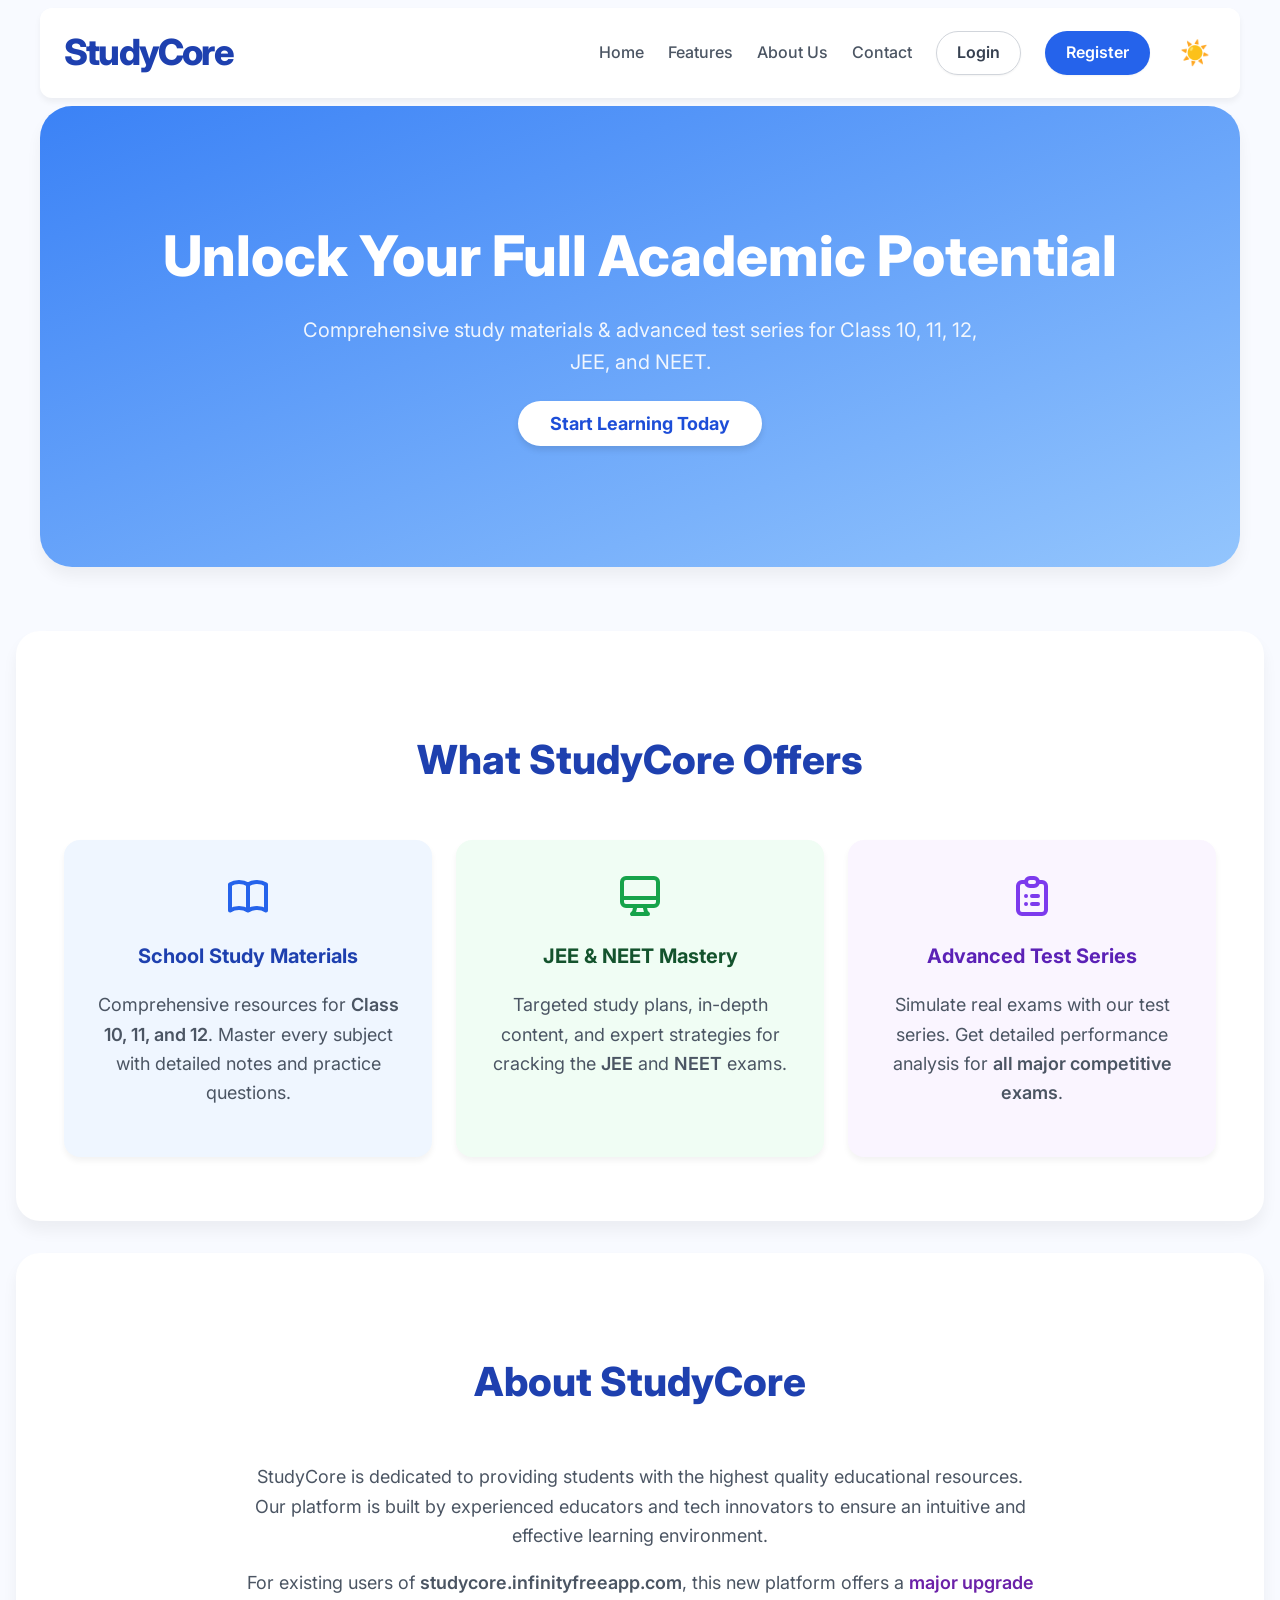
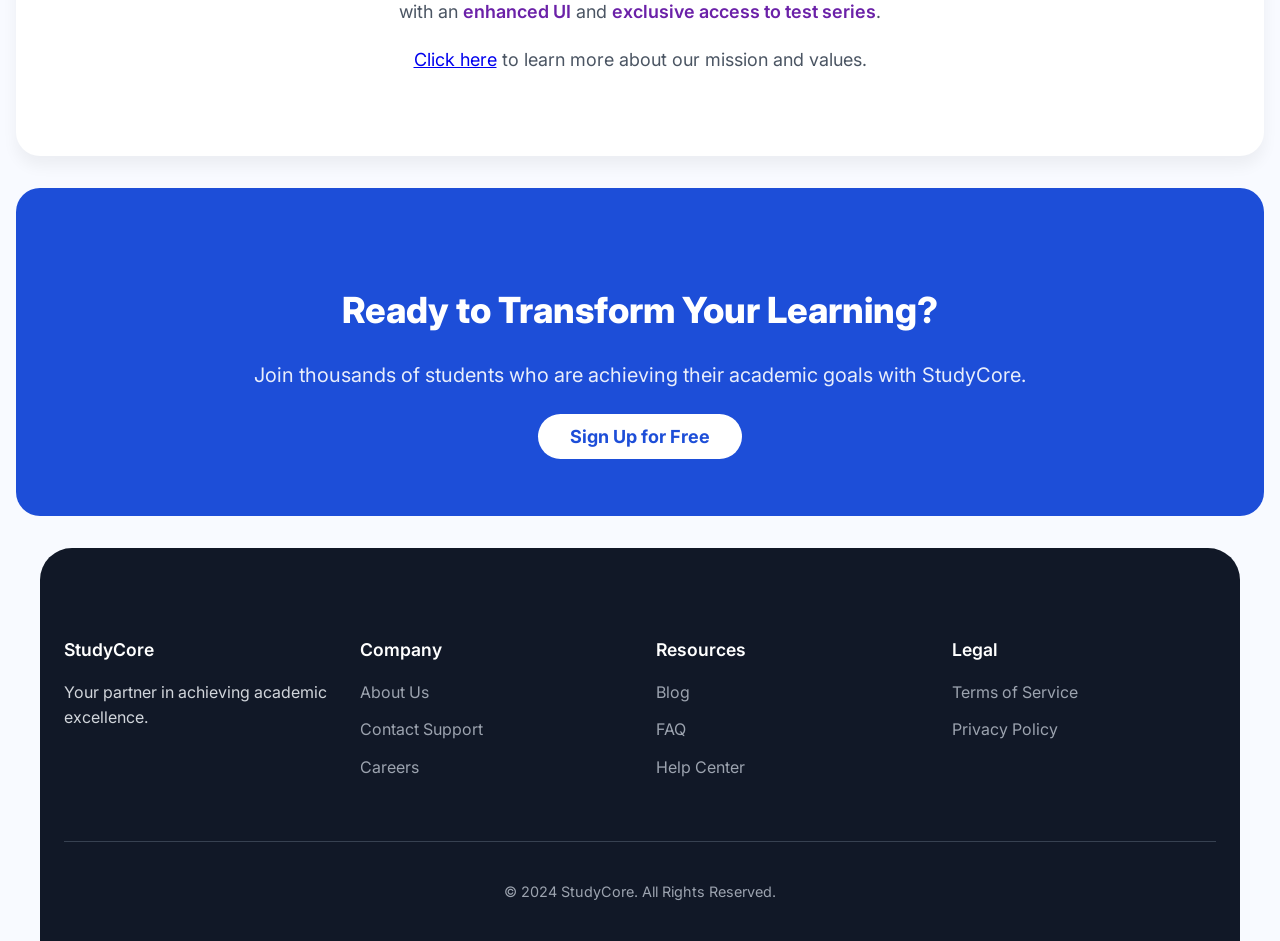
==== index.html @ 9811f07d "Studycore-home" ====
<!DOCTYPE html>
<html lang="en">
<head>
    <meta charset="UTF-8">
    <meta name="viewport" content="width=device-width, initial-scale=1.0">
    <title>StudyCore - Your Gateway to Academic Excellence</title>
    
    <!-- Google Fonts: Inter -->
    <link href="https://fonts.googleapis.com/css2?family=Inter:wght@400;500;600;700;800&display=swap" rel="stylesheet">

    <link rel="stylesheet" href="CSS/basicstyle.css">
</head>
<body>

    <!-- Navigation Bar -->
    <nav class="navbar">
        <div class="container navbar-content">
            <a href="#" class="navbar-brand">StudyCore</a>
            <div class="navbar-links">
                <a href="#">Home</a>
                <a href="#features">Features</a>
                <a href="#about">About Us</a>
                <a href="#footer">Contact</a> <!-- Changed to #footer -->
                <a href="Login/login.php" class="btn btn-secondary">Login</a>
                <a href="Login/register.php" class="btn btn-primary">Register</a>
                <button id="darkModeToggle" class="dark-mode-toggle" aria-label="Toggle dark mode">☀️</button>
            </div>
        </div>
    </nav>

    <!-- Hero Section -->
    <header class="hero-section">
        <div class="container">
            <h1>Unlock Your Full Academic Potential</h1>
            <p>Comprehensive study materials & advanced test series for Class 10, 11, 12, JEE, and NEET.</p>
            <a href="Login/login.php" class="hero-btn">Start Learning Today</a>
        </div>
    </header>

    <main class="main-content">
        <!-- Features Section -->
        <section id="features" class="page-section">
            <div class="container">
                <h2>What StudyCore Offers</h2>
                <div class="feature-cards">
                    <div class="feature-card blue-bg">
                        <div class="icon-container"><svg fill="none" stroke="currentColor" viewBox="0 0 24 24" xmlns="http://www.w3.org/2000/svg"><path stroke-linecap="round" stroke-linejoin="round" stroke-width="2" d="M12 6.253v13m0-13C10.832 5.477 9.246 5 7.5 5S4.168 5.477 3 6.253v13C4.168 18.477 5.754 18 7.5 18s3.332.477 4.5 1.253m0-13C13.168 5.477 14.754 5 16.5 5c1.747 0 3.332.477 4.5 1.253v13C19.832 18.477 18.247 18 16.5 18c-1.746 0-3.332.477-4.5 1.253"></path></svg></div>
                        <h3>School Study Materials</h3>
                        <p>Comprehensive resources for <span class="font-semibold">Class 10, 11, and 12</span>. Master every subject with detailed notes and practice questions.</p>
                    </div>
                    <div class="feature-card green-bg">
                        <div class="icon-container"><svg fill="none" stroke="currentColor" viewBox="0 0 24 24" xmlns="http://www.w3.org/2000/svg"><path stroke-linecap="round" stroke-linejoin="round" stroke-width="2" d="M9.75 17L9 20l-1 1h8l-1-1-.75-3M3 13h18M5 17h14a2 2 0 002-2V5a2 2 0 00-2-2H5a2 2 0 00-2 2v10a2 2 0 002 2z"></path></svg></div>
                        <h3>JEE & NEET Mastery</h3>
                        <p>Targeted study plans, in-depth content, and expert strategies for cracking the <span class="font-semibold">JEE</span> and <span class="font-semibold">NEET</span> exams.</p>
                    </div>
                    <div class="feature-card purple-bg">
                        <div class="icon-container"><svg fill="none" stroke="currentColor" viewBox="0 0 24 24" xmlns="http://www.w3.org/2000/svg"><path stroke-linecap="round" stroke-linejoin="round" stroke-width="2" d="M9 5H7a2 2 0 00-2 2v12a2 2 0 002 2h10a2 2 0 002-2V7a2 2 0 00-2-2h-2M9 5a2 2 0 002 2h2a2 2 0 002-2M9 5a2 2 0 012-2h2a2 2 0 012 2m-3 7h3m-3 4h3m-6-4h.01M9 16h.01"></path></svg></div>
                        <h3>Advanced Test Series</h3>
                        <p>Simulate real exams with our test series. Get detailed performance analysis for <span class="font-semibold">all major competitive exams</span>.</p>
                    </div>
                </div>
            </div>
        </section>

        <!-- About Us Section -->
        <section id="about" class="page-section">
            <div class="container">
                <h2>About StudyCore</h2>
                <p>StudyCore is dedicated to providing students with the highest quality educational resources. Our platform is built by experienced educators and tech innovators to ensure an intuitive and effective learning environment.</p>
                <p>For existing users of <span class="font-semibold">studycore.infinityfreeapp.com</span>, this new platform offers a <span class="font-semibold text-purple-700">major upgrade</span> with an <span class="font-semibold text-purple-700">enhanced UI</span> and <span class="font-semibold text-purple-700">exclusive access to test series</span>.</p>
                <p><a href ="help/about.html">Click here</a> to learn more about our mission and values.</p>
            </div>
        </section>

        <!-- Call to Action Section -->
        <section class="cta-section">
            <div class="container">
                <h2>Ready to Transform Your Learning?</h2>
                <p>Join thousands of students who are achieving their academic goals with StudyCore.</p>
                <a href="Login/register.php" class="cta-btn">Sign Up for Free</a>
            </div>
        </section>
    </main>

    <!-- New Multi-Column Footer -->
    <footer class="main-footer" id="footer">
        <div class="container">
            <div class="footer-grid">
                <div>
                    <h4>StudyCore</h4>
                    <p>Your partner in achieving academic excellence.</p>
                </div>
                <div>
                    <h4>Company</h4>
                    <ul>
                        <li><a href="help/about.html">About Us</a></li>
                        <li><a href="help/contact.html">Contact Support</a></li>
                        <li><a href="help/careers.html">Careers</a></li>
                    </ul>
                </div>
                <div>
                    <h4>Resources</h4>
                    <ul>
                        <li><a href="help/blog.html">Blog</a></li>
                        <li><a href="help/faq.html">FAQ</a></li>
                        <li><a href="help/help.html">Help Center</a></li>
                    </ul>
                </div>
                <div>
                    <h4>Legal</h4>
                    <ul>
                        <li><a href="help/termsofservice.html">Terms of Service</a></li>
                        <li><a href="help/privacypolicy.html">Privacy Policy</a></li>
                    </ul>
                </div>
            </div>
            <div class="footer-bottom">
                <p>© 2024 StudyCore. All Rights Reserved.</p>
            </div>
        </div>
    </footer>
<script src ="JS/darkmode.js"></script>
</body>
</html>
---- CSS/basicstyle.css ----
/* =======================
   1. CSS Variables (Light & Dark)
   ======================= */
:root {
    --bg-color: #f8faff;
    --text-color: #333;
    --header-bg-start: #3b82f6;
    --header-bg-end: #93c5fd;
    --nav-bg: #fff;
    --nav-shadow: 0 4px 6px rgba(0, 0, 0, 0.05);
    --nav-text: #4b5563;
    --nav-hover-text: #2563eb;
    --primary-button-bg: #2563eb;
    --primary-button-hover-bg: #1d4ed8;
    --secondary-button-border: #d1d5db;
    --secondary-button-text: #374151;
    --secondary-button-hover-bg: #f9fafb;
    --hero-text: #fff;
    --hero-button-bg: #fff;
    --hero-button-text: #1d4ed8;
    --hero-button-hover-bg: #eff6ff;
    --section-bg: #fff;
    --section-shadow: 0 10px 15px rgba(0, 0, 0, 0.05);
    --section-heading: #1e40af;
    --card-shadow: 0 4px 6px rgba(0, 0, 0, 0.05);
    --card-hover-shadow: 0 10px 15px rgba(0, 0, 0, 0.1);
    --card-bg-blue: #eff6ff;
    --card-bg-green: #f0fdf4;
    --card-bg-purple: #faf5ff;
    --card-heading-blue: #1e40af;
    --card-heading-green: #14532d;
    --card-heading-purple: #5b21b6;
    --card-icon-blue: #2563eb;
    --card-icon-green: #16a34a;
    --card-icon-purple: #7c3aed;
    --card-text: #4b5563;
    --cta-bg: #1d4ed8;
    --cta-text: #fff;
    --footer-bg: #111827;
    --footer-heading: #fff;
    --footer-text: #d1d5db;
    --footer-link: #9ca3af;
    --footer-link-hover: #fff;
    --footer-border-color: #374151;

    /* Content/Policy/Help/FAQ/About/Careers/Blog Variables */
    --content-heading-color: #1e40af;
    --content-subheading-color: #2563eb;
    --content-link-color: #2563eb;
    --content-link-hover-color: #1d4ed8;
    --content-border-color: #e5e7eb;

    /* Specific overrides for pages like Privacy Policy etc. for unique elements */
    --policy-heading-color: #60a5fa; /* Example for a specific page header, though content-heading-color is often sufficient */
    --policy-subheading-color: #93c5fd;
    --policy-link-color: #60a5fa;
    --policy-link-hover-color: #93c5fd;
    --policy-border-color: #374151;

    /* Contact specific colors */
    --contact-card-bg: #f3f4f6;
    --contact-card-shadow: 0 2px 4px rgba(0, 0, 0, 0.05);
    --contact-card-hover-shadow: 0 5px 10px rgba(0, 0, 0, 0.1);
    --contact-icon-color: #4f46e5;

    /* Blog post card colors */
    --blog-card-bg: #f9fafb;
    --blog-card-shadow: 0 2px 4px rgba(0, 0, 0, 0.04);
    --blog-card-hover-shadow: 0 5px 10px rgba(0, 0, 0, 0.08);
    --blog-meta-color: #6b7280;

    /* Careers specific colors */
    --career-card-bg: #f9fafb;
    --career-card-shadow: 0 2px 4px rgba(0, 0, 0, 0.04);
    --career-card-hover-shadow: 0 5px 10px rgba(0, 0, 0, 0.08);
    --career-category-color: #4b5563;
    --notice-bg-light: #fff3cd; /* Light yellow for notice */
    --notice-text-light: #664d03; /* Dark yellow text */
}

/* Dark Mode Variables */
body.dark-mode {
    --bg-color: #111827;
    --text-color: #d1d5db;
    --header-bg-start: #1f2937;
    --header-bg-end: #374151;
    --nav-bg: #1f2937;
    --nav-shadow: 0 4px 6px rgba(0, 0, 0, 0.2);
    --nav-text: #d1d5db;
    --nav-hover-text: #60a5fa;
    --primary-button-bg: #3b82f6;
    --primary-button-hover-bg: #2563eb;
    --secondary-button-border: #4b5563;
    --secondary-button-text: #d1d5db;
    --secondary-button-hover-bg: #374151;
    --section-bg: #1f2937;
    --section-shadow: 0 10px 15px rgba(0, 0, 0, 0.2);
    --section-heading: #60a5fa;
    --card-bg-blue: #374151;
    --card-bg-green: #16221c;
    --card-bg-purple: #2c213d;
    --card-heading-blue: #93c5fd;
    --card-heading-green: #86efac;
    --card-heading-purple: #c4b5fd;
    --card-icon-blue: #60a5fa;
    --card-icon-green: #4ade80;
    --card-icon-purple: #a78bfa;
    --card-text: #9ca3af;
    --cta-bg: #3b82f6;
    --cta-text: #fff;
    --footer-bg: #000;
    --footer-heading: #e5e7eb;
    --footer-text: #9ca3af;
    --footer-link: #6b7280;
    --footer-link-hover: #e5e7eb;
    --footer-border-color: #4b5563;

    /* Content/Policy/Help/FAQ/About/Careers/Blog Variables (Dark) */
    --content-heading-color: #60a5fa;
    --content-subheading-color: #93c5fd;
    --content-link-color: #60a5fa;
    --content-link-hover-color: #93c5fd;
    --content-border-color: #374151;

    /* Specific overrides for pages like Privacy Policy etc. for unique elements (Dark Mode) */
    --policy-heading-color: #60a5fa;
    --policy-subheading-color: #93c5fd;
    --policy-link-color: #60a5fa;
    --policy-link-hover-color: #93c5fd;
    --policy-border-color: #374151;

    /* Contact specific colors (Dark Mode) */
    --contact-card-bg: #2d3748;
    --contact-card-shadow: 0 2px 4px rgba(0, 0, 0, 0.3);
    --contact-card-hover-shadow: 0 5px 10px rgba(0, 0, 0, 0.4);
    --contact-icon-color: #818cf8;

    /* Blog post card colors (Dark Mode) */
    --blog-card-bg: #2d3748;
    --blog-card-shadow: 0 2px 4px rgba(0, 0, 0, 0.3);
    --blog-card-hover-shadow: 0 5px 10px rgba(0, 0, 0, 0.4);
    --blog-meta-color: #a0aec0;

    /* Careers specific colors (Dark Mode) */
    --career-card-bg: #2d3748;
    --career-card-shadow: 0 2px 4px rgba(0, 0, 0, 0.3);
    --career-card-hover-shadow: 0 5px 10px rgba(0, 0, 0, 0.4);
    --career-category-color: #a0aec0;
    --notice-bg-dark: #3e3300;
    --notice-text-dark: #ffe066;
}

/* =======================
   2. Global Styles
   ======================= */
html { scroll-behavior: smooth; }
body {
    font-family: 'Inter', sans-serif;
    background-color: var(--bg-color);
    color: var(--text-color);
    margin: 0;
    padding: 0;
    line-height: 1.6;
    transition: background-color 0.3s ease, color 0.3s ease;
}
.container {
    max-width: 1200px;
    margin-left: auto;
    margin-right: auto;
    padding-left: 1.5rem;
    padding-right: 1.5rem;
}
@media (max-width: 1000px) {
    .container { max-width: 900px; }
}

/* =======================
   3. Navigation Bar
   ======================= */
.navbar {
    background-color: var(--nav-bg);
    box-shadow: var(--nav-shadow);
    padding: 1rem 0;
    position: sticky;
    top: 0.5rem;
    z-index: 50;
    border-radius: 0.75rem;
    max-width: 1200px;
    margin-left: auto;
    margin-right: auto;
    margin-bottom: 0.5rem;
    transition: background-color 0.3s ease;
}
.navbar-content { display: flex; justify-content: space-between; align-items: center; }
.navbar-brand { font-size: 2.25rem; font-weight: 800; color: var(--section-heading); letter-spacing: -0.05em; text-decoration: none; }
.navbar-links { display: flex; align-items: center; gap: 0.5rem; }
.navbar-links a { color: var(--nav-text); text-decoration: none; font-weight: 500; transition: color 0.3s ease; margin-left: 1rem; }
.navbar-links a:hover { color: var(--nav-hover-text); }
.navbar-links .btn { font-weight: 600; padding: 0.5rem 1.25rem; border-radius: 9999px; box-shadow: 0 1px 2px rgba(0, 0, 0, 0.05); transform: scale(1); transition: all 0.3s ease; text-decoration: none; display: inline-block; }
.navbar-links .btn-primary { background-color: var(--primary-button-bg); color: #fff; border: 1px solid transparent; }
.navbar-links .btn-primary:hover { background-color: var(--primary-button-hover-bg); transform: scale(1.05); }
.navbar-links .btn-secondary { border: 1px solid var(--secondary-button-border); color: var(--secondary-button-text); background-color: transparent; }
.navbar-links .btn-secondary:hover { background-color: var(--secondary-button-hover-bg); }
.dark-mode-toggle { background: none; border: none; font-size: 1.5rem; cursor: pointer; color: var(--nav-text); margin-left: 1rem; transition: color 0.3s ease; line-height: 1; }
.dark-mode-toggle:hover { color: var(--nav-hover-text); }

/* =======================
   4. Hero Section (Home)
   ======================= */
.hero-section {
    background-image: linear-gradient(to right bottom, var(--header-bg-start), var(--header-bg-end));
    color: var(--hero-text);
    padding: 5rem 0 8rem 0;
    border-radius: 2rem;
    box-shadow: var(--section-shadow);
    max-width: 1200px;
    margin: 1rem auto 0 auto;
    text-align: center;
}
.hero-section h1 { font-size: 3.5rem; font-weight: 800; line-height: 1.2; margin-bottom: 1.5rem; }
.hero-section p { font-size: 1.25rem; margin-bottom: 2rem; opacity: 0.9; max-width: 700px; margin-left: auto; margin-right: auto; }
.hero-section .hero-btn { background-color: var(--hero-button-bg); color: var(--hero-button-text); font-weight: 700; padding: 0.75rem 2rem; border-radius: 9999px; box-shadow: 0 4px 6px rgba(0, 0, 0, 0.1); font-size: 1.125rem; transform: scale(1); transition: all 0.3s ease; text-decoration: none; }
.hero-section .hero-btn:hover { transform: scale(1.05); background-color: var(--hero-button-hover-bg); }

/* =======================
   5. Main Content & Sections (for index.html)
   ======================= */
.main-content { padding-top: 2rem; }
.page-section { background-color: var(--section-bg); padding: 4rem 1.5rem; border-radius: 1.5rem; box-shadow: var(--section-shadow); max-width: 1200px; margin: 2rem auto; text-align: center; }
.page-section h2 { font-size: 2.5rem; font-weight: 800; color: var(--section-heading); margin-bottom: 3rem; }
.page-section p { color: var(--card-text); line-height: 1.625; font-size: 1.125rem; max-width: 800px; margin-left: auto; margin-right: auto; }
.page-section p + p { margin-top: 1rem; }

/* =======================
   6. Feature Cards (Home)
   ======================= */
.feature-cards { display: grid; grid-template-columns: 1fr; gap: 1.5rem; }
@media (min-width: 768px) { .feature-cards { grid-template-columns: repeat(3, 1fr); } }
.feature-card { padding: 2rem; border-radius: 1rem; box-shadow: var(--card-shadow); transition: all 0.3s ease; transform: translateY(0); }
.feature-card:hover { box-shadow: var(--card-hover-shadow); transform: translateY(-0.5rem); }
.feature-card .icon-container { margin-bottom: 1.25rem; display: flex; justify-content: center; }
.feature-card svg { width: 3rem; height: 3rem; }
.feature-card h3 { font-size: 1.25rem; font-weight: 700; margin-bottom: 0.75rem; }
.feature-card p { color: var(--card-text); line-height: 1.625; }
.feature-card.blue-bg { background-color: var(--card-bg-blue); }
.feature-card.blue-bg h3 { color: var(--card-heading-blue); }
.feature-card.blue-bg svg { color: var(--card-icon-blue); }
.feature-card.green-bg { background-color: var(--card-bg-green); }
.feature-card.green-bg h3 { color: var(--card-heading-green); }
.feature-card.green-bg svg { color: var(--card-icon-green); }
.feature-card.purple-bg { background-color: var(--card-bg-purple); }
.feature-card.purple-bg h3 { color: var(--card-heading-purple); }
.feature-card.purple-bg svg { color: var(--card-icon-purple); }
.font-semibold { font-weight: 600; }
/* This specific color was for about.html in the original context, using direct hex for stability */
.font-semibold.text-purple-700 { color: #6b21a8; }
body.dark-mode .font-semibold.text-purple-700 { color: #a78bfa; }


/* =======================
   7. CTA Section (Home)
   ======================= */
.cta-section { background-color: var(--cta-bg); color: var(--cta-text); padding: 4rem 1.5rem; max-width: 1200px; margin: 2rem auto; border-radius: 1.5rem; text-align: center; }
.cta-section h2 { font-size: 2.25rem; font-weight: 800; margin-bottom: 1rem; }
.cta-section p { font-size: 1.25rem; margin-bottom: 2rem; opacity: 0.9; }
.cta-section .cta-btn { background-color: var(--hero-button-bg); color: var(--hero-button-text); font-weight: 700; padding: 0.75rem 2rem; border-radius: 9999px; font-size: 1.125rem; text-decoration: none; transition: all 0.3s ease; }
.cta-section .cta-btn:hover { transform: scale(1.05); background-color: var(--hero-button-hover-bg); }

/* =======================
   8. Shared Content Styles (for all inner pages: Help, FAQ, About, Policy, Terms, Contact, Blog, Careers)
   ======================= */
.help-center-content,
.faq-content,
.about-content,
.policy-content,
.contact-content,
.blog-content,
.careers-content {
    background-color: var(--section-bg);
    padding: 3rem 2rem;
    border-radius: 1.5rem;
    box-shadow: var(--section-shadow);
    max-width: 900px; /* Specific width for inner content pages */
    margin: 2rem auto;
    line-height: 1.8;
    text-align: left;
}
.help-center-content h1,
.faq-content h1,
.about-content h1,
.policy-content h1,
.contact-content h1,
.blog-content h1,
.careers-content h1 {
    font-size: 2.5rem;
    font-weight: 800;
    color: var(--content-heading-color);
    margin-bottom: 1.5rem;
    text-align: center;
}
.help-center-content h2,
.faq-content h2,
.about-content h2,
.policy-content h2,
.contact-content h2,
.blog-content h2,
.careers-content h2 {
    font-size: 1.75rem;
    font-weight: 700;
    color: var(--content-subheading-color);
    margin-top: 2.5rem;
    margin-bottom: 1rem;
    border-bottom: 1px solid var(--content-border-color);
    padding-bottom: 0.5rem;
}
.help-center-content h3,
.faq-content h3,
.about-content h3,
.policy-content h3,
.contact-content h3,
.blog-content h3,
.careers-content h3 {
    font-size: 1.25rem;
    font-weight: 600;
    color: var(--content-subheading-color);
    margin-top: 1.5rem;
    margin-bottom: 0.75rem;
}
.help-center-content p,
.faq-content p,
.about-content p,
.policy-content p,
.contact-content p,
.blog-content p,
.careers-content p {
    margin-bottom: 1rem;
}
.help-center-content ul,
.faq-content ul,
.about-content ul,
.policy-content ul,
.contact-content ul,
.blog-content ul,
.careers-content ul {
    list-style-type: disc;
    margin-left: 1.5rem;
    margin-bottom: 1rem;
}
.help-center-content ol,
.faq-content ol,
.about-content ol,
.policy-content ol,
.contact-content ol,
.blog-content ol,
.careers-content ol {
    list-style-type: decimal;
    margin-left: 1.5rem;
    margin-bottom: 1rem;
}
.help-center-content li,
.faq-content li,
.about-content li,
.policy-content li,
.contact-content li,
.blog-content li,
.careers-content li {
    margin-bottom: 0.5rem;
}
.help-center-content a,
.faq-content a,
.about-content a,
.policy-content a,
.contact-content a,
.blog-content a,
.careers-content a {
    color: var(--content-link-color);
    text-decoration: underline;
    transition: color 0.3s ease;
}
.help-center-content a:hover,
.faq-content a:hover,
.about-content a:hover,
.policy-content a:hover,
.contact-content a:hover,
.blog-content a:hover,
.careers-content a:hover {
    color: var(--content-link-hover-color);
}
.help-center-content strong,
.faq-content strong,
.about-content strong,
.policy-content strong,
.contact-content strong,
.blog-content strong,
.careers-content strong {
    font-weight: 700;
}
.help-center-content em,
.faq-content em,
.about-content em,
.policy-content em,
.contact-content em,
.blog-content em,
.careers-content em {
    font-style: italic;
}


/* =======================
   9. Help Center Specific
   ======================= */
.help-center-content .contact-section-help {
    text-align: center;
    margin-top: 3rem;
    padding-top: 2rem;
    border-top: 1px solid var(--content-border-color);
}
.help-center-content .contact-section-help .contact-btn {
    background-color: var(--primary-button-bg);
    color: #fff;
    font-weight: 700;
    padding: 0.75rem 2rem;
    border-radius: 9999px;
    box-shadow: 0 4px 6px rgba(0, 0, 0, 0.1);
    font-size: 1.125rem;
    transform: scale(1);
    transition: all 0.3s ease;
    text-decoration: none;
    display: inline-block;
}
.help-center-content .contact-section-help .contact-btn:hover {
    transform: scale(1.05);
    background-color: var(--primary-button-hover-bg);
}

/* =======================
   10. Contact Page Specific
   ======================= */
.contact-methods {
    display: grid;
    grid-template-columns: 1fr;
    gap: 2rem;
    margin-top: 2rem;
}
@media (min-width: 768px) {
    .contact-methods {
        grid-template-columns: repeat(2, 1fr);
    }
}
.contact-card {
    background-color: var(--contact-card-bg);
    padding: 2rem;
    border-radius: 1rem;
    box-shadow: var(--contact-card-shadow);
    transition: all 0.3s ease;
    display: flex;
    flex-direction: column;
    align-items: center;
    text-align: center;
}
.contact-card:hover {
    box-shadow: var(--contact-card-hover-shadow);
    transform: translateY(-0.25rem);
}
.contact-card .icon-circle {
    background-color: var(--primary-button-bg);
    width: 60px;
    height: 60px;
    border-radius: 50%;
    display: flex;
    justify-content: center;
    align-items: center;
    margin-bottom: 1.5rem;
    box-shadow: 0 4px 6px rgba(0, 0, 0, 0.1);
}
.contact-card .icon-circle svg {
    width: 32px;
    height: 32px;
    color: #fff;
}
.contact-card h3 {
    font-size: 1.5rem;
    font-weight: 700;
    color: var(--content-subheading-color);
    margin-bottom: 0.75rem;
}
.contact-card p {
    margin-bottom: 1rem;
    color: var(--text-color);
}
.contact-card .btn {
    background-color: var(--primary-button-bg);
    color: #fff;
    font-weight: 600;
    padding: 0.75rem 1.5rem;
    border-radius: 9999px;
    text-decoration: none;
    transition: background-color 0.3s ease, transform 0.3s ease;
    box-shadow: 0 2px 4px rgba(0, 0, 0, 0.1);
    display: inline-block;
}
.contact-card .btn:hover {
    background-color: var(--primary-button-hover-bg);
    transform: scale(1.05);
}
.contact-card .btn.disabled {
    background-color: #cccccc;
    cursor: not-allowed;
}
body.dark-mode .contact-card .btn.disabled {
    background-color: #4b5563;
}

/* =======================
   11. Blog Specific
   ======================= */
.blog-posts-grid {
    display: grid;
    grid-template-columns: 1fr;
    gap: 2rem;
    margin-top: 2.5rem;
}
@media (min-width: 768px) {
    .blog-posts-grid {
        grid-template-columns: repeat(auto-fit, minmax(300px, 1fr));
    }
}
.blog-post-card {
    background-color: var(--blog-card-bg);
    padding: 1.5rem;
    border-radius: 1rem;
    box-shadow: var(--blog-card-shadow);
    transition: all 0.3s ease;
    display: flex;
    flex-direction: column;
    justify-content: space-between;
}
.blog-post-card:hover {
    box-shadow: var(--blog-card-hover-shadow);
    transform: translateY(-0.25rem);
}
.blog-post-card h3 {
    font-size: 1.5rem;
    font-weight: 700;
    color: var(--content-subheading-color);
    margin-bottom: 0.5rem;
}
.blog-post-card .blog-meta {
    font-size: 0.9rem;
    color: var(--blog-meta-color);
    margin-bottom: 1rem;
}
.blog-post-card p {
    font-size: 1rem;
    margin-bottom: 1.5rem;
    flex-grow: 1;
}
.blog-post-card .read-more-btn {
    background-color: var(--primary-button-bg);
    color: #fff;
    font-weight: 600;
    padding: 0.6rem 1.2rem;
    border-radius: 9999px;
    text-decoration: none;
    transition: background-color 0.3s ease, transform 0.3s ease;
    box-shadow: 0 2px 4px rgba(0, 0, 0, 0.1);
    display: inline-block;
    align-self: flex-start;
}
.blog-post-card .read-more-btn:hover {
    background-color: var(--primary-button-hover-bg);
    transform: scale(1.05);
}

/* =======================
   12. Careers Page Specific
   ======================= */
.job-openings-grid {
    display: grid;
    grid-template-columns: 1fr;
    gap: 1.5rem;
    margin-top: 2rem;
}
@media (min-width: 600px) {
    .job-openings-grid {
        grid-template-columns: repeat(auto-fit, minmax(300px, 1fr));
    }
}
.job-card {
    background-color: var(--career-card-bg);
    padding: 1.5rem;
    border-radius: 1rem;
    box-shadow: var(--career-card-shadow);
    transition: all 0.3s ease;
    display: flex;
    flex-direction: column;
    justify-content: space-between;
}
.job-card:hover {
    box-shadow: var(--career-card-hover-shadow);
    transform: translateY(-0.25rem);
}
.job-card h4 {
    font-size: 1.25rem;
    font-weight: 700;
    color: var(--content-subheading-color);
    margin-bottom: 0.5rem;
}
.job-card .job-meta {
    font-size: 0.9rem;
    color: var(--career-category-color);
    margin-bottom: 1rem;
}
.job-card p {
    font-size: 1rem;
    margin-bottom: 1.5rem;
    flex-grow: 1;
}
.job-card .apply-btn {
    background-color: var(--primary-button-bg);
    color: #fff;
    font-weight: 600;
    padding: 0.6rem 1.2rem;
    border-radius: 9999px;
    text-decoration: none;
    transition: background-color 0.3s ease, transform 0.3s ease;
    box-shadow: 0 2px 4px rgba(0, 0, 0, 0.1);
    display: inline-block;
    align-self: flex-start;
}
.job-card .apply-btn:hover {
    background-color: var(--primary-button-hover-bg);
    transform: scale(1.05);
}
.careers-content .cta-apply {
    text-align: center;
    margin-top: 3rem;
    padding-top: 2rem;
    border-top: 1px solid var(--content-border-color);
}
.careers-content .cta-apply .apply-now-btn {
    background-color: var(--primary-button-bg);
    color: #fff;
    font-weight: 700;
    padding: 0.75rem 2rem;
    border-radius: 9999px;
    box-shadow: 0 4px 6px rgba(0, 0, 0, 0.1);
    font-size: 1.125rem;
    transform: scale(1);
    transition: all 0.3s ease;
    text-decoration: none;
    display: inline-block;
}
.careers-content .cta-apply .apply-now-btn:hover {
    transform: scale(1.05);
    background-color: var(--primary-button-hover-bg);
}
.no-openings-notice {
    background-color: var(--notice-bg-light);
    color: var(--notice-text-light);
    border-left: 5px solid #ffc107; /* Orange */
    padding: 1.5rem;
    margin-bottom: 2rem;
    border-radius: 0.75rem;
    font-size: 1.1rem;
    text-align: center;
}
body.dark-mode .no-openings-notice {
    background-color: var(--notice-bg-dark);
    color: var(--notice-text-dark);
    border-left-color: #e6b300;
}


/* =======================
   13. Footer (All Pages)
   ======================= */
.main-footer {
    background-color: var(--footer-bg);
    color: var(--footer-text);
    padding-top: 4rem;
    margin-top: 2rem;
    border-top-left-radius: 2rem;
    border-top-right-radius: 2rem;
    max-width: 1200px;
    margin-left: auto;
    margin-right: auto;
}
.footer-grid {
    display: grid;
    grid-template-columns: repeat(auto-fit, minmax(200px, 1fr));
    gap: 2rem;
    margin-bottom: 3rem;
    text-align: left;
}
.footer-grid h4 {
    color: var(--footer-heading);
    font-size: 1.1rem;
    font-weight: 600;
    margin-bottom: 1rem;
}
.footer-grid ul {
    list-style: none;
    padding: 0;
    margin: 0;
}
.footer-grid ul li {
    margin-bottom: 0.75rem;
}
.footer-grid ul a {
    color: var(--footer-link);
    text-decoration: none;
    transition: color 0.3s ease;
}
.footer-grid ul a:hover {
    color: var(--footer-link-hover);
}
.footer-bottom {
    text-align: center;
    padding: 1.5rem 0;
    border-top: 1px solid var(--footer-border-color);
    font-size: 0.9rem;
    color: var(--footer-link);
}

/* =======================
   14. Responsive Styles (General)
   ======================= */
@media (max-width: 767px) {
    .navbar-content {
        flex-direction: column;
        align-items: center;
        gap: 1rem;
    }
    .navbar-links {
        display: none; /* Can be replaced with a hamburger menu later */
    }
    .hero-section h1,
    .help-center-content h1,
    .faq-content h1,
    .about-content h1,
    .policy-content h1,
    .contact-content h1,
    .blog-content h1,
    .careers-content h1 { font-size: 2rem; }
    .hero-section p { font-size: 1rem; } /* Specific for hero on mobile */
    .help-center-content h2,
    .faq-content h2,
    .about-content h2,
    .policy-content h2,
    .contact-content h2,
    .blog-content h2,
    .careers-content h2 { font-size: 1.5rem; }
    .help-center-content h3,
    .faq-content h3,
    .about-content h3,
    .policy-content h3,
    .contact-content h3,
    .blog-content h3,
    .careers-content h3 { font-size: 1.1rem; }
    .help-center-content,
    .faq-content,
    .about-content,
    .policy-content,
    .contact-content,
    .blog-content,
    .careers-content { padding: 2rem 1rem; }
    .footer-grid { text-align: center; }
}

/* Specific adjustment for container max-width on smaller screens, if needed */
@media (max-width: 900px) { /* Example for a tablet breakpoint */
    .container {
        max-width: 100%; /* Make container full width on smaller tablets/large phones */
        padding-left: 1rem;
        padding-right: 1rem;
    }
}
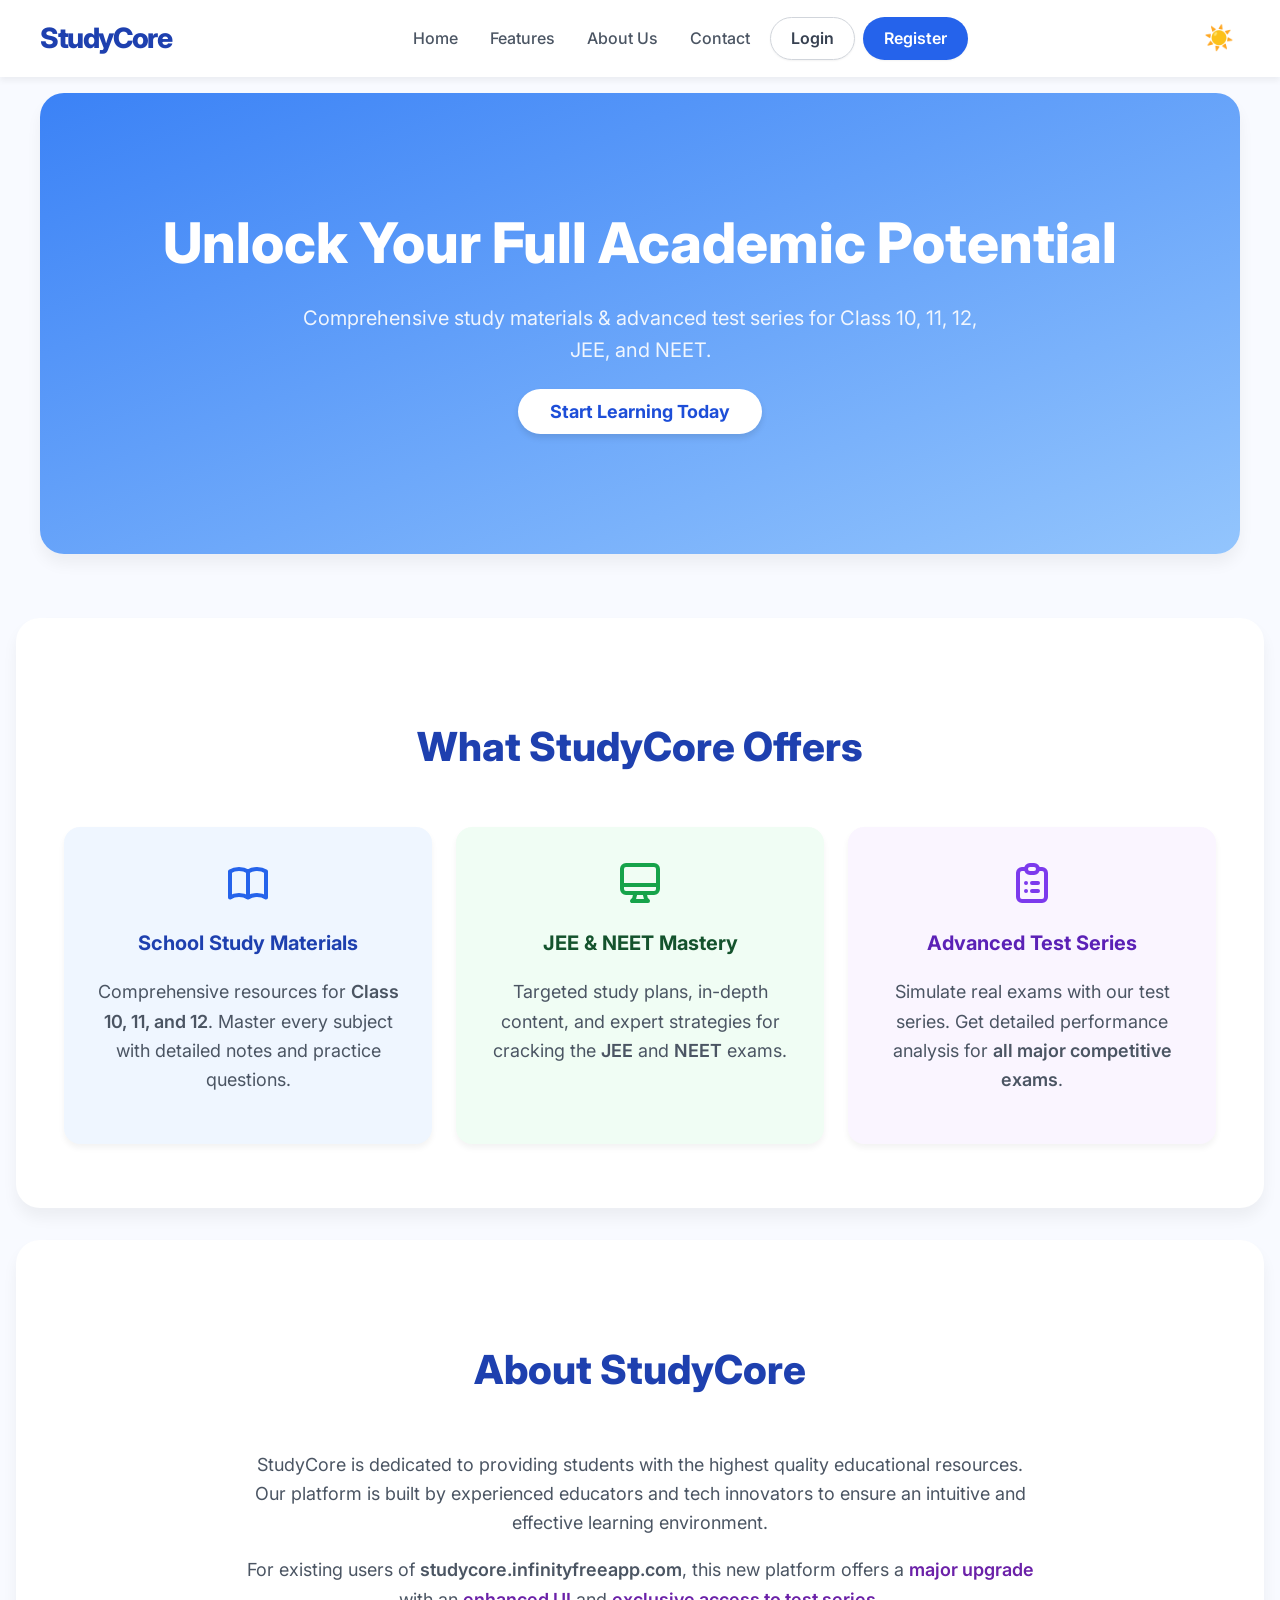
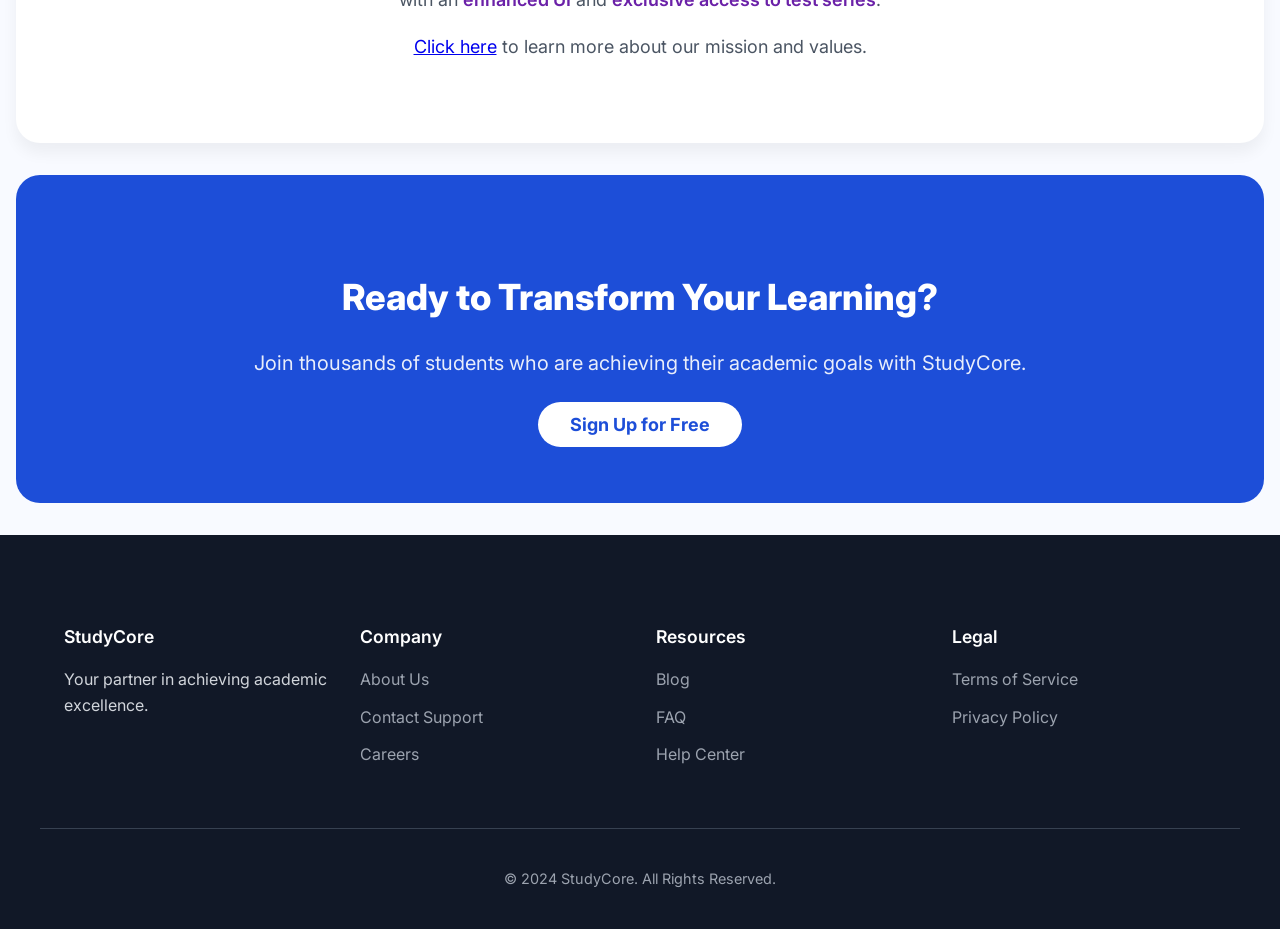
==== commit d7e2a9f6: "basic setup" ====
--- a/index.html
+++ b/index.html
@@ -16,14 +16,22 @@
     <nav class="navbar">
         <div class="container navbar-content">
             <a href="#" class="navbar-brand">StudyCore</a>
-            <div class="navbar-links">
+            <!-- Links container with a new ID for JS targeting -->
+            <div class="navbar-links" id="navbarLinks">
                 <a href="#">Home</a>
                 <a href="#features">Features</a>
                 <a href="#about">About Us</a>
-                <a href="#footer">Contact</a> <!-- Changed to #footer -->
+                <a href="#footer">Contact</a>
                 <a href="Login/login.php" class="btn btn-secondary">Login</a>
                 <a href="Login/register.php" class="btn btn-primary">Register</a>
+            </div>
+             <!-- Dark Mode Toggle and new Menu Toggle are grouped -->
+            <div class="nav-controls">
                 <button id="darkModeToggle" class="dark-mode-toggle" aria-label="Toggle dark mode">☀️</button>
+                <!-- **NEW**: Hamburger Menu Button for mobile -->
+                <button class="menu-toggle" id="menuToggle" aria-label="Toggle navigation menu">
+                    <span class="hamburger-icon"></span>
+                </button>
             </div>
         </div>
     </nav>
@@ -119,6 +127,7 @@
             </div>
         </div>
     </footer>
-<script src ="JS/darkmode.js"></script>
+<!-- Renamed to script.js to reflect new functionality -->
+<script src ="JS/script.js"></script>
 </body>
-</html>
+</html>
--- a/CSS/basicstyle.css
+++ b/CSS/basicstyle.css
@@ -49,33 +49,6 @@
     --content-link-color: #2563eb;
     --content-link-hover-color: #1d4ed8;
     --content-border-color: #e5e7eb;
-
-    /* Specific overrides for pages like Privacy Policy etc. for unique elements */
-    --policy-heading-color: #60a5fa; /* Example for a specific page header, though content-heading-color is often sufficient */
-    --policy-subheading-color: #93c5fd;
-    --policy-link-color: #60a5fa;
-    --policy-link-hover-color: #93c5fd;
-    --policy-border-color: #374151;
-
-    /* Contact specific colors */
-    --contact-card-bg: #f3f4f6;
-    --contact-card-shadow: 0 2px 4px rgba(0, 0, 0, 0.05);
-    --contact-card-hover-shadow: 0 5px 10px rgba(0, 0, 0, 0.1);
-    --contact-icon-color: #4f46e5;
-
-    /* Blog post card colors */
-    --blog-card-bg: #f9fafb;
-    --blog-card-shadow: 0 2px 4px rgba(0, 0, 0, 0.04);
-    --blog-card-hover-shadow: 0 5px 10px rgba(0, 0, 0, 0.08);
-    --blog-meta-color: #6b7280;
-
-    /* Careers specific colors */
-    --career-card-bg: #f9fafb;
-    --career-card-shadow: 0 2px 4px rgba(0, 0, 0, 0.04);
-    --career-card-hover-shadow: 0 5px 10px rgba(0, 0, 0, 0.08);
-    --career-category-color: #4b5563;
-    --notice-bg-light: #fff3cd; /* Light yellow for notice */
-    --notice-text-light: #664d03; /* Dark yellow text */
 }
 
 /* Dark Mode Variables */
@@ -121,33 +94,6 @@
     --content-link-color: #60a5fa;
     --content-link-hover-color: #93c5fd;
     --content-border-color: #374151;
-
-    /* Specific overrides for pages like Privacy Policy etc. for unique elements (Dark Mode) */
-    --policy-heading-color: #60a5fa;
-    --policy-subheading-color: #93c5fd;
-    --policy-link-color: #60a5fa;
-    --policy-link-hover-color: #93c5fd;
-    --policy-border-color: #374151;
-
-    /* Contact specific colors (Dark Mode) */
-    --contact-card-bg: #2d3748;
-    --contact-card-shadow: 0 2px 4px rgba(0, 0, 0, 0.3);
-    --contact-card-hover-shadow: 0 5px 10px rgba(0, 0, 0, 0.4);
-    --contact-icon-color: #818cf8;
-
-    /* Blog post card colors (Dark Mode) */
-    --blog-card-bg: #2d3748;
-    --blog-card-shadow: 0 2px 4px rgba(0, 0, 0, 0.3);
-    --blog-card-hover-shadow: 0 5px 10px rgba(0, 0, 0, 0.4);
-    --blog-meta-color: #a0aec0;
-
-    /* Careers specific colors (Dark Mode) */
-    --career-card-bg: #2d3748;
-    --career-card-shadow: 0 2px 4px rgba(0, 0, 0, 0.3);
-    --career-card-hover-shadow: 0 5px 10px rgba(0, 0, 0, 0.4);
-    --career-category-color: #a0aec0;
-    --notice-bg-dark: #3e3300;
-    --notice-text-dark: #ffe066;
 }
 
 /* =======================
@@ -170,9 +116,6 @@
     padding-left: 1.5rem;
     padding-right: 1.5rem;
 }
-@media (max-width: 1000px) {
-    .container { max-width: 900px; }
-}
 
 /* =======================
    3. Navigation Bar
@@ -182,27 +125,26 @@
     box-shadow: var(--nav-shadow);
     padding: 1rem 0;
     position: sticky;
-    top: 0.5rem;
+    top: 0; /* Changed for better stickiness */
     z-index: 50;
-    border-radius: 0.75rem;
-    max-width: 1200px;
-    margin-left: auto;
-    margin-right: auto;
-    margin-bottom: 0.5rem;
     transition: background-color 0.3s ease;
 }
 .navbar-content { display: flex; justify-content: space-between; align-items: center; }
-.navbar-brand { font-size: 2.25rem; font-weight: 800; color: var(--section-heading); letter-spacing: -0.05em; text-decoration: none; }
+.navbar-brand { font-size: 1.75rem; font-weight: 800; color: var(--section-heading); letter-spacing: -0.05em; text-decoration: none; }
 .navbar-links { display: flex; align-items: center; gap: 0.5rem; }
-.navbar-links a { color: var(--nav-text); text-decoration: none; font-weight: 500; transition: color 0.3s ease; margin-left: 1rem; }
-.navbar-links a:hover { color: var(--nav-hover-text); }
+.navbar-links a { color: var(--nav-text); text-decoration: none; font-weight: 500; transition: color 0.3s ease, background-color 0.3s ease; padding: 0.5rem 0.75rem; border-radius: 0.25rem; }
+.navbar-links a:hover { color: var(--nav-hover-text); background-color: rgba(0,0,0,0.05); }
+body.dark-mode .navbar-links a:hover { background-color: rgba(255,255,255,0.1); }
 .navbar-links .btn { font-weight: 600; padding: 0.5rem 1.25rem; border-radius: 9999px; box-shadow: 0 1px 2px rgba(0, 0, 0, 0.05); transform: scale(1); transition: all 0.3s ease; text-decoration: none; display: inline-block; }
 .navbar-links .btn-primary { background-color: var(--primary-button-bg); color: #fff; border: 1px solid transparent; }
 .navbar-links .btn-primary:hover { background-color: var(--primary-button-hover-bg); transform: scale(1.05); }
 .navbar-links .btn-secondary { border: 1px solid var(--secondary-button-border); color: var(--secondary-button-text); background-color: transparent; }
 .navbar-links .btn-secondary:hover { background-color: var(--secondary-button-hover-bg); }
-.dark-mode-toggle { background: none; border: none; font-size: 1.5rem; cursor: pointer; color: var(--nav-text); margin-left: 1rem; transition: color 0.3s ease; line-height: 1; }
+
+.nav-controls { display: flex; align-items: center; gap: 1rem; }
+.dark-mode-toggle { background: none; border: none; font-size: 1.5rem; cursor: pointer; color: var(--nav-text); transition: color 0.3s ease; line-height: 1; }
 .dark-mode-toggle:hover { color: var(--nav-hover-text); }
+
 
 /* =======================
    4. Hero Section (Home)
@@ -211,7 +153,7 @@
     background-image: linear-gradient(to right bottom, var(--header-bg-start), var(--header-bg-end));
     color: var(--hero-text);
     padding: 5rem 0 8rem 0;
-    border-radius: 2rem;
+    border-radius: 1.5rem;
     box-shadow: var(--section-shadow);
     max-width: 1200px;
     margin: 1rem auto 0 auto;
@@ -234,14 +176,13 @@
 /* =======================
    6. Feature Cards (Home)
    ======================= */
-.feature-cards { display: grid; grid-template-columns: 1fr; gap: 1.5rem; }
-@media (min-width: 768px) { .feature-cards { grid-template-columns: repeat(3, 1fr); } }
-.feature-card { padding: 2rem; border-radius: 1rem; box-shadow: var(--card-shadow); transition: all 0.3s ease; transform: translateY(0); }
+.feature-cards { display: grid; grid-template-columns: repeat(auto-fit, minmax(280px, 1fr)); gap: 1.5rem; }
+.feature-card { padding: 2rem; border-radius: 1rem; box-shadow: var(--card-shadow); transition: all 0.3s ease; transform: translateY(0); text-align: left; }
 .feature-card:hover { box-shadow: var(--card-hover-shadow); transform: translateY(-0.5rem); }
 .feature-card .icon-container { margin-bottom: 1.25rem; display: flex; justify-content: center; }
 .feature-card svg { width: 3rem; height: 3rem; }
-.feature-card h3 { font-size: 1.25rem; font-weight: 700; margin-bottom: 0.75rem; }
-.feature-card p { color: var(--card-text); line-height: 1.625; }
+.feature-card h3 { font-size: 1.25rem; font-weight: 700; margin-bottom: 0.75rem; text-align: center; }
+.feature-card p { color: var(--card-text); line-height: 1.625; text-align: center; }
 .feature-card.blue-bg { background-color: var(--card-bg-blue); }
 .feature-card.blue-bg h3 { color: var(--card-heading-blue); }
 .feature-card.blue-bg svg { color: var(--card-icon-blue); }
@@ -252,10 +193,8 @@
 .feature-card.purple-bg h3 { color: var(--card-heading-purple); }
 .feature-card.purple-bg svg { color: var(--card-icon-purple); }
 .font-semibold { font-weight: 600; }
-/* This specific color was for about.html in the original context, using direct hex for stability */
 .font-semibold.text-purple-700 { color: #6b21a8; }
 body.dark-mode .font-semibold.text-purple-700 { color: #a78bfa; }
-
 
 /* =======================
    7. CTA Section (Home)
@@ -267,410 +206,26 @@
 .cta-section .cta-btn:hover { transform: scale(1.05); background-color: var(--hero-button-hover-bg); }
 
 /* =======================
-   8. Shared Content Styles (for all inner pages: Help, FAQ, About, Policy, Terms, Contact, Blog, Careers)
-   ======================= */
-.help-center-content,
-.faq-content,
-.about-content,
-.policy-content,
-.contact-content,
-.blog-content,
-.careers-content {
+   8. Shared Content Styles (for all inner pages)
+   ======================= */
+.help-center-content, .faq-content, .about-content, .policy-content, .contact-content, .blog-content, .careers-content {
     background-color: var(--section-bg);
     padding: 3rem 2rem;
     border-radius: 1.5rem;
     box-shadow: var(--section-shadow);
-    max-width: 900px; /* Specific width for inner content pages */
+    max-width: 900px; 
     margin: 2rem auto;
     line-height: 1.8;
     text-align: left;
 }
-.help-center-content h1,
-.faq-content h1,
-.about-content h1,
-.policy-content h1,
-.contact-content h1,
-.blog-content h1,
-.careers-content h1 {
+.help-center-content h1, .faq-content h1, .about-content h1, .policy-content h1, .contact-content h1, .blog-content h1, .careers-content h1 {
     font-size: 2.5rem;
     font-weight: 800;
     color: var(--content-heading-color);
     margin-bottom: 1.5rem;
     text-align: center;
 }
-.help-center-content h2,
-.faq-content h2,
-.about-content h2,
-.policy-content h2,
-.contact-content h2,
-.blog-content h2,
-.careers-content h2 {
-    font-size: 1.75rem;
-    font-weight: 700;
-    color: var(--content-subheading-color);
-    margin-top: 2.5rem;
-    margin-bottom: 1rem;
-    border-bottom: 1px solid var(--content-border-color);
-    padding-bottom: 0.5rem;
-}
-.help-center-content h3,
-.faq-content h3,
-.about-content h3,
-.policy-content h3,
-.contact-content h3,
-.blog-content h3,
-.careers-content h3 {
-    font-size: 1.25rem;
-    font-weight: 600;
-    color: var(--content-subheading-color);
-    margin-top: 1.5rem;
-    margin-bottom: 0.75rem;
-}
-.help-center-content p,
-.faq-content p,
-.about-content p,
-.policy-content p,
-.contact-content p,
-.blog-content p,
-.careers-content p {
-    margin-bottom: 1rem;
-}
-.help-center-content ul,
-.faq-content ul,
-.about-content ul,
-.policy-content ul,
-.contact-content ul,
-.blog-content ul,
-.careers-content ul {
-    list-style-type: disc;
-    margin-left: 1.5rem;
-    margin-bottom: 1rem;
-}
-.help-center-content ol,
-.faq-content ol,
-.about-content ol,
-.policy-content ol,
-.contact-content ol,
-.blog-content ol,
-.careers-content ol {
-    list-style-type: decimal;
-    margin-left: 1.5rem;
-    margin-bottom: 1rem;
-}
-.help-center-content li,
-.faq-content li,
-.about-content li,
-.policy-content li,
-.contact-content li,
-.blog-content li,
-.careers-content li {
-    margin-bottom: 0.5rem;
-}
-.help-center-content a,
-.faq-content a,
-.about-content a,
-.policy-content a,
-.contact-content a,
-.blog-content a,
-.careers-content a {
-    color: var(--content-link-color);
-    text-decoration: underline;
-    transition: color 0.3s ease;
-}
-.help-center-content a:hover,
-.faq-content a:hover,
-.about-content a:hover,
-.policy-content a:hover,
-.contact-content a:hover,
-.blog-content a:hover,
-.careers-content a:hover {
-    color: var(--content-link-hover-color);
-}
-.help-center-content strong,
-.faq-content strong,
-.about-content strong,
-.policy-content strong,
-.contact-content strong,
-.blog-content strong,
-.careers-content strong {
-    font-weight: 700;
-}
-.help-center-content em,
-.faq-content em,
-.about-content em,
-.policy-content em,
-.contact-content em,
-.blog-content em,
-.careers-content em {
-    font-style: italic;
-}
-
-
-/* =======================
-   9. Help Center Specific
-   ======================= */
-.help-center-content .contact-section-help {
-    text-align: center;
-    margin-top: 3rem;
-    padding-top: 2rem;
-    border-top: 1px solid var(--content-border-color);
-}
-.help-center-content .contact-section-help .contact-btn {
-    background-color: var(--primary-button-bg);
-    color: #fff;
-    font-weight: 700;
-    padding: 0.75rem 2rem;
-    border-radius: 9999px;
-    box-shadow: 0 4px 6px rgba(0, 0, 0, 0.1);
-    font-size: 1.125rem;
-    transform: scale(1);
-    transition: all 0.3s ease;
-    text-decoration: none;
-    display: inline-block;
-}
-.help-center-content .contact-section-help .contact-btn:hover {
-    transform: scale(1.05);
-    background-color: var(--primary-button-hover-bg);
-}
-
-/* =======================
-   10. Contact Page Specific
-   ======================= */
-.contact-methods {
-    display: grid;
-    grid-template-columns: 1fr;
-    gap: 2rem;
-    margin-top: 2rem;
-}
-@media (min-width: 768px) {
-    .contact-methods {
-        grid-template-columns: repeat(2, 1fr);
-    }
-}
-.contact-card {
-    background-color: var(--contact-card-bg);
-    padding: 2rem;
-    border-radius: 1rem;
-    box-shadow: var(--contact-card-shadow);
-    transition: all 0.3s ease;
-    display: flex;
-    flex-direction: column;
-    align-items: center;
-    text-align: center;
-}
-.contact-card:hover {
-    box-shadow: var(--contact-card-hover-shadow);
-    transform: translateY(-0.25rem);
-}
-.contact-card .icon-circle {
-    background-color: var(--primary-button-bg);
-    width: 60px;
-    height: 60px;
-    border-radius: 50%;
-    display: flex;
-    justify-content: center;
-    align-items: center;
-    margin-bottom: 1.5rem;
-    box-shadow: 0 4px 6px rgba(0, 0, 0, 0.1);
-}
-.contact-card .icon-circle svg {
-    width: 32px;
-    height: 32px;
-    color: #fff;
-}
-.contact-card h3 {
-    font-size: 1.5rem;
-    font-weight: 700;
-    color: var(--content-subheading-color);
-    margin-bottom: 0.75rem;
-}
-.contact-card p {
-    margin-bottom: 1rem;
-    color: var(--text-color);
-}
-.contact-card .btn {
-    background-color: var(--primary-button-bg);
-    color: #fff;
-    font-weight: 600;
-    padding: 0.75rem 1.5rem;
-    border-radius: 9999px;
-    text-decoration: none;
-    transition: background-color 0.3s ease, transform 0.3s ease;
-    box-shadow: 0 2px 4px rgba(0, 0, 0, 0.1);
-    display: inline-block;
-}
-.contact-card .btn:hover {
-    background-color: var(--primary-button-hover-bg);
-    transform: scale(1.05);
-}
-.contact-card .btn.disabled {
-    background-color: #cccccc;
-    cursor: not-allowed;
-}
-body.dark-mode .contact-card .btn.disabled {
-    background-color: #4b5563;
-}
-
-/* =======================
-   11. Blog Specific
-   ======================= */
-.blog-posts-grid {
-    display: grid;
-    grid-template-columns: 1fr;
-    gap: 2rem;
-    margin-top: 2.5rem;
-}
-@media (min-width: 768px) {
-    .blog-posts-grid {
-        grid-template-columns: repeat(auto-fit, minmax(300px, 1fr));
-    }
-}
-.blog-post-card {
-    background-color: var(--blog-card-bg);
-    padding: 1.5rem;
-    border-radius: 1rem;
-    box-shadow: var(--blog-card-shadow);
-    transition: all 0.3s ease;
-    display: flex;
-    flex-direction: column;
-    justify-content: space-between;
-}
-.blog-post-card:hover {
-    box-shadow: var(--blog-card-hover-shadow);
-    transform: translateY(-0.25rem);
-}
-.blog-post-card h3 {
-    font-size: 1.5rem;
-    font-weight: 700;
-    color: var(--content-subheading-color);
-    margin-bottom: 0.5rem;
-}
-.blog-post-card .blog-meta {
-    font-size: 0.9rem;
-    color: var(--blog-meta-color);
-    margin-bottom: 1rem;
-}
-.blog-post-card p {
-    font-size: 1rem;
-    margin-bottom: 1.5rem;
-    flex-grow: 1;
-}
-.blog-post-card .read-more-btn {
-    background-color: var(--primary-button-bg);
-    color: #fff;
-    font-weight: 600;
-    padding: 0.6rem 1.2rem;
-    border-radius: 9999px;
-    text-decoration: none;
-    transition: background-color 0.3s ease, transform 0.3s ease;
-    box-shadow: 0 2px 4px rgba(0, 0, 0, 0.1);
-    display: inline-block;
-    align-self: flex-start;
-}
-.blog-post-card .read-more-btn:hover {
-    background-color: var(--primary-button-hover-bg);
-    transform: scale(1.05);
-}
-
-/* =======================
-   12. Careers Page Specific
-   ======================= */
-.job-openings-grid {
-    display: grid;
-    grid-template-columns: 1fr;
-    gap: 1.5rem;
-    margin-top: 2rem;
-}
-@media (min-width: 600px) {
-    .job-openings-grid {
-        grid-template-columns: repeat(auto-fit, minmax(300px, 1fr));
-    }
-}
-.job-card {
-    background-color: var(--career-card-bg);
-    padding: 1.5rem;
-    border-radius: 1rem;
-    box-shadow: var(--career-card-shadow);
-    transition: all 0.3s ease;
-    display: flex;
-    flex-direction: column;
-    justify-content: space-between;
-}
-.job-card:hover {
-    box-shadow: var(--career-card-hover-shadow);
-    transform: translateY(-0.25rem);
-}
-.job-card h4 {
-    font-size: 1.25rem;
-    font-weight: 700;
-    color: var(--content-subheading-color);
-    margin-bottom: 0.5rem;
-}
-.job-card .job-meta {
-    font-size: 0.9rem;
-    color: var(--career-category-color);
-    margin-bottom: 1rem;
-}
-.job-card p {
-    font-size: 1rem;
-    margin-bottom: 1.5rem;
-    flex-grow: 1;
-}
-.job-card .apply-btn {
-    background-color: var(--primary-button-bg);
-    color: #fff;
-    font-weight: 600;
-    padding: 0.6rem 1.2rem;
-    border-radius: 9999px;
-    text-decoration: none;
-    transition: background-color 0.3s ease, transform 0.3s ease;
-    box-shadow: 0 2px 4px rgba(0, 0, 0, 0.1);
-    display: inline-block;
-    align-self: flex-start;
-}
-.job-card .apply-btn:hover {
-    background-color: var(--primary-button-hover-bg);
-    transform: scale(1.05);
-}
-.careers-content .cta-apply {
-    text-align: center;
-    margin-top: 3rem;
-    padding-top: 2rem;
-    border-top: 1px solid var(--content-border-color);
-}
-.careers-content .cta-apply .apply-now-btn {
-    background-color: var(--primary-button-bg);
-    color: #fff;
-    font-weight: 700;
-    padding: 0.75rem 2rem;
-    border-radius: 9999px;
-    box-shadow: 0 4px 6px rgba(0, 0, 0, 0.1);
-    font-size: 1.125rem;
-    transform: scale(1);
-    transition: all 0.3s ease;
-    text-decoration: none;
-    display: inline-block;
-}
-.careers-content .cta-apply .apply-now-btn:hover {
-    transform: scale(1.05);
-    background-color: var(--primary-button-hover-bg);
-}
-.no-openings-notice {
-    background-color: var(--notice-bg-light);
-    color: var(--notice-text-light);
-    border-left: 5px solid #ffc107; /* Orange */
-    padding: 1.5rem;
-    margin-bottom: 2rem;
-    border-radius: 0.75rem;
-    font-size: 1.1rem;
-    text-align: center;
-}
-body.dark-mode .no-openings-notice {
-    background-color: var(--notice-bg-dark);
-    color: var(--notice-text-dark);
-    border-left-color: #e6b300;
-}
-
+/* ... Other shared styles ... */
 
 /* =======================
    13. Footer (All Pages)
@@ -680,11 +235,6 @@
     color: var(--footer-text);
     padding-top: 4rem;
     margin-top: 2rem;
-    border-top-left-radius: 2rem;
-    border-top-right-radius: 2rem;
-    max-width: 1200px;
-    margin-left: auto;
-    margin-right: auto;
 }
 .footer-grid {
     display: grid;
@@ -692,87 +242,131 @@
     gap: 2rem;
     margin-bottom: 3rem;
     text-align: left;
-}
-.footer-grid h4 {
-    color: var(--footer-heading);
-    font-size: 1.1rem;
-    font-weight: 600;
-    margin-bottom: 1rem;
-}
-.footer-grid ul {
-    list-style: none;
-    padding: 0;
-    margin: 0;
-}
-.footer-grid ul li {
-    margin-bottom: 0.75rem;
-}
-.footer-grid ul a {
-    color: var(--footer-link);
-    text-decoration: none;
-    transition: color 0.3s ease;
-}
-.footer-grid ul a:hover {
-    color: var(--footer-link-hover);
-}
-.footer-bottom {
-    text-align: center;
-    padding: 1.5rem 0;
-    border-top: 1px solid var(--footer-border-color);
-    font-size: 0.9rem;
-    color: var(--footer-link);
-}
-
-/* =======================
-   14. Responsive Styles (General)
-   ======================= */
+    max-width: 1200px;
+    margin-left: auto;
+    margin-right: auto;
+    padding: 0 1.5rem;
+}
+.footer-grid h4 { color: var(--footer-heading); font-size: 1.1rem; font-weight: 600; margin-bottom: 1rem; }
+.footer-grid ul { list-style: none; padding: 0; margin: 0; }
+.footer-grid ul li { margin-bottom: 0.75rem; }
+.footer-grid ul a { color: var(--footer-link); text-decoration: none; transition: color 0.3s ease; }
+.footer-grid ul a:hover { color: var(--footer-link-hover); }
+.footer-bottom { text-align: center; padding: 1.5rem 0; border-top: 1px solid var(--footer-border-color); font-size: 0.9rem; color: var(--footer-link); }
+
+
+/* ==================================
+   14. Mobile Navigation (Hamburger Menu)
+   ================================== */
+.menu-toggle {
+    display: none; /* Hidden by default on desktop */
+    background: none;
+    border: none;
+    cursor: pointer;
+    padding: 0.5rem;
+    z-index: 1001; /* Ensure it's above other nav elements */
+}
+.hamburger-icon {
+    position: relative;
+    display: block;
+    width: 24px;
+    height: 2px;
+    background-color: var(--text-color);
+    transition: all 0.2s ease-in-out;
+}
+.hamburger-icon::before,
+.hamburger-icon::after {
+    content: '';
+    position: absolute;
+    width: 24px;
+    height: 2px;
+    background-color: var(--text-color);
+    transition: all 0.2s ease-in-out;
+    left: 0;
+}
+.hamburger-icon::before { transform: translateY(-8px); }
+.hamburger-icon::after { transform: translateY(8px); }
+/* Animate hamburger to 'X' */
+.menu-toggle.active .hamburger-icon { background-color: transparent; }
+.menu-toggle.active .hamburger-icon::before { transform: rotate(45deg); }
+.menu-toggle.active .hamburger-icon::after { transform: rotate(-45deg); }
+
+/* =======================
+   15. Responsive Styles
+   ======================= */
+@media (max-width: 900px) {
+    /* **MODIFIED**: Adjust navbar layout for mobile */
+    .navbar-content {
+        flex-wrap: wrap; /* Allow items to wrap */
+    }
+    
+    .navbar-links {
+        /* Hide menu off-screen by default */
+        position: fixed;
+        top: 65px; /* Adjust based on navbar height */
+        left: -100%;
+        width: 100%;
+        height: calc(100vh - 65px);
+        background-color: var(--nav-bg);
+        flex-direction: column;
+        justify-content: center;
+        align-items: center;
+        gap: 2rem;
+        transition: left 0.3s ease-in-out;
+        z-index: 1000;
+        padding-bottom: 4rem; /* Space for buttons */
+    }
+    
+    /* **NEW**: Active state for mobile menu */
+    .navbar-links.nav-active {
+        left: 0;
+    }
+
+    .navbar-links a {
+        font-size: 1.25rem;
+        text-align: center;
+        width: 80%;
+    }
+
+    .navbar-links .btn {
+        font-size: 1.1rem;
+        padding: 0.75rem 1.5rem;
+        width: 80%;
+        text-align: center;
+    }
+    
+    /* Show the menu toggle on mobile */
+    .menu-toggle {
+        display: block; /* Show the button */
+    }
+
+    .nav-controls {
+        /* Ensure controls are on the right */
+        margin-left: auto;
+    }
+    
+    /* General Responsive Adjustments */
+    .hero-section h1 { font-size: 2.5rem; }
+    .hero-section p { font-size: 1rem; }
+    .page-section h2 { font-size: 2rem; }
+    .footer-grid { text-align: center; }
+}
+
 @media (max-width: 767px) {
-    .navbar-content {
-        flex-direction: column;
-        align-items: center;
-        gap: 1rem;
-    }
-    .navbar-links {
-        display: none; /* Can be replaced with a hamburger menu later */
-    }
-    .hero-section h1,
-    .help-center-content h1,
-    .faq-content h1,
-    .about-content h1,
-    .policy-content h1,
-    .contact-content h1,
-    .blog-content h1,
-    .careers-content h1 { font-size: 2rem; }
-    .hero-section p { font-size: 1rem; } /* Specific for hero on mobile */
-    .help-center-content h2,
-    .faq-content h2,
-    .about-content h2,
-    .policy-content h2,
-    .contact-content h2,
-    .blog-content h2,
-    .careers-content h2 { font-size: 1.5rem; }
-    .help-center-content h3,
-    .faq-content h3,
-    .about-content h3,
-    .policy-content h3,
-    .contact-content h3,
-    .blog-content h3,
-    .careers-content h3 { font-size: 1.1rem; }
-    .help-center-content,
-    .faq-content,
-    .about-content,
-    .policy-content,
-    .contact-content,
-    .blog-content,
-    .careers-content { padding: 2rem 1rem; }
-    .footer-grid { text-align: center; }
-}
-
-/* Specific adjustment for container max-width on smaller screens, if needed */
-@media (max-width: 900px) { /* Example for a tablet breakpoint */
     .container {
-        max-width: 100%; /* Make container full width on smaller tablets/large phones */
         padding-left: 1rem;
         padding-right: 1rem;
     }
-}
+    .hero-section {
+        padding: 4rem 1rem 6rem 1rem;
+    }
+    .page-section {
+        padding: 3rem 1rem;
+    }
+    .cta-section {
+        padding: 3rem 1rem;
+    }
+    .cta-section h2 {
+        font-size: 1.75rem;
+    }
+}
